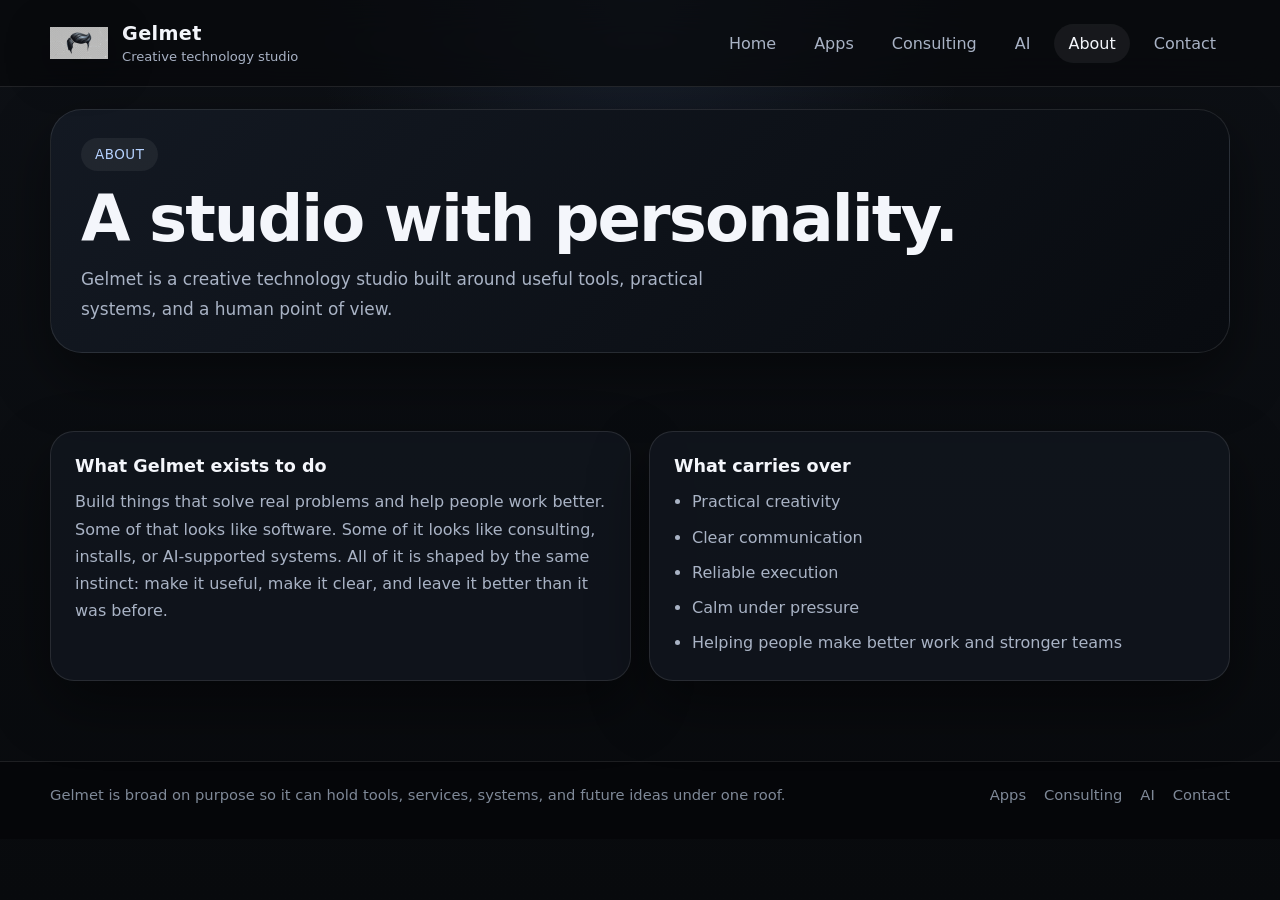
==== about.html @ 05a73d79 "Initial Gelmet website" ====
<!doctype html>
<html lang="en">
  <head>
    <meta charset="utf-8">
    <meta name="viewport" content="width=device-width, initial-scale=1">
    <title>About Gelmet</title>
    <meta name="description" content="About the Gelmet studio, its philosophy, and the work it exists to make.">
    <link rel="stylesheet" href="styles.css">
  </head>
  <body>
    <div class="page-shell">
      <header class="site-header">
        <div class="site-header__inner">
          <a class="brand-lockup" href="index.html">
            <img src="assets/gelmet-mark-primary.png" alt="Gelmet hair mark">
            <div class="brand-lockup__text">
              <span class="brand-lockup__name">Gelmet</span>
              <span class="brand-lockup__tag">Creative technology studio</span>
            </div>
          </a>
          <nav class="site-nav" aria-label="Primary">
            <a href="index.html">Home</a>
            <a href="apps.html">Apps</a>
            <a href="consulting.html">Consulting</a>
            <a href="ai.html">AI</a>
            <a href="about.html" aria-current="page">About</a>
            <a href="contact.html">Contact</a>
          </nav>
        </div>
      </header>
      <main>
        <section class="hero hero--compact">
          <div class="hero__eyebrow">About</div>
          <h1>A studio with personality.</h1>
          <p>
            Gelmet is a creative technology studio built around useful tools, practical systems, and a human point of view.
          </p>
        </section>
        <section class="section">
          <div class="split">
            <article class="card">
              <h3>What Gelmet exists to do</h3>
              <p>
                Build things that solve real problems and help people work better. Some of that looks like software.
                Some of it looks like consulting, installs, or AI-supported systems. All of it is shaped by the same
                instinct: make it useful, make it clear, and leave it better than it was before.
              </p>
            </article>
            <article class="card">
              <h3>What carries over</h3>
              <ul class="list">
                <li>Practical creativity</li>
                <li>Clear communication</li>
                <li>Reliable execution</li>
                <li>Calm under pressure</li>
                <li>Helping people make better work and stronger teams</li>
              </ul>
            </article>
          </div>
        </section>
      </main>
      <footer class="site-footer">
        <div class="site-footer__inner">
          <div>Gelmet is broad on purpose so it can hold tools, services, systems, and future ideas under one roof.</div>
          <div class="site-footer__links">
            <a href="apps.html">Apps</a>
            <a href="consulting.html">Consulting</a>
            <a href="ai.html">AI</a>
            <a href="contact.html">Contact</a>
          </div>
        </div>
      </footer>
    </div>
  </body>
</html>
---- styles.css ----
:root {
  color-scheme: dark;
  --bg: #0a0c10;
  --panel: rgba(17, 22, 30, 0.84);
  --panel-strong: rgba(20, 26, 36, 0.96);
  --line: rgba(255, 255, 255, 0.1);
  --line-strong: rgba(255, 255, 255, 0.18);
  --text: #f4f6fb;
  --muted: #a9b3c5;
  --soft: #7f8998;
  --accent: #88b7ff;
  --accent-strong: #b6d2ff;
  --shadow: 0 24px 60px rgba(0, 0, 0, 0.45);
  --radius: 24px;
  --max: 1180px;
}

* {
  box-sizing: border-box;
}

html {
  scroll-behavior: smooth;
}

body {
  margin: 0;
  font-family: Inter, ui-sans-serif, system-ui, -apple-system, BlinkMacSystemFont, "Segoe UI", sans-serif;
  background:
    radial-gradient(circle at top, rgba(67, 92, 136, 0.2), transparent 30%),
    linear-gradient(180deg, #0d1015 0%, #080a0d 100%);
  color: var(--text);
}

a {
  color: inherit;
  text-decoration: none;
}

img {
  display: block;
  max-width: 100%;
}

.page-shell {
  min-height: 100vh;
}

.site-header {
  position: sticky;
  top: 0;
  z-index: 20;
  backdrop-filter: blur(18px);
  background: rgba(7, 9, 12, 0.72);
  border-bottom: 1px solid var(--line);
}

.site-header__inner,
.section,
.site-footer__inner {
  width: min(calc(100% - 32px), var(--max));
  margin: 0 auto;
}

.site-header__inner {
  display: flex;
  align-items: center;
  justify-content: space-between;
  gap: 20px;
  padding: 14px 0;
}

.brand-lockup {
  display: flex;
  align-items: center;
  gap: 14px;
  min-width: 0;
}

.brand-lockup img {
  width: 58px;
  height: 58px;
  object-fit: contain;
  filter: drop-shadow(0 10px 22px rgba(0, 0, 0, 0.3));
}

.brand-lockup__text {
  display: flex;
  flex-direction: column;
  gap: 4px;
}

.brand-lockup__name {
  font-size: 1.2rem;
  font-weight: 700;
  letter-spacing: 0.02em;
}

.brand-lockup__tag {
  color: var(--muted);
  font-size: 0.82rem;
}

.site-nav {
  display: flex;
  flex-wrap: wrap;
  justify-content: flex-end;
  gap: 10px;
}

.site-nav a {
  padding: 10px 14px;
  border-radius: 999px;
  color: var(--muted);
  transition: 160ms ease;
}

.site-nav a:hover,
.site-nav a[aria-current="page"] {
  background: rgba(255, 255, 255, 0.06);
  color: var(--text);
}

.hero {
  width: min(calc(100% - 32px), var(--max));
  margin: 22px auto 0;
  padding: 34px;
  border: 1px solid var(--line);
  border-radius: 32px;
  overflow: hidden;
  background:
    linear-gradient(135deg, rgba(19, 25, 35, 0.95), rgba(8, 11, 16, 0.94)),
    #0b0d10;
  box-shadow: var(--shadow);
}

.hero--compact {
  padding: 28px 30px;
}

.hero__grid {
  display: grid;
  grid-template-columns: 1.1fr 0.9fr;
  gap: 28px;
  align-items: center;
}

.hero__eyebrow {
  display: inline-flex;
  align-items: center;
  gap: 10px;
  padding: 9px 14px;
  border-radius: 999px;
  background: rgba(255, 255, 255, 0.06);
  color: var(--accent-strong);
  font-size: 0.84rem;
  letter-spacing: 0.04em;
  text-transform: uppercase;
}

.hero h1,
.hero h2 {
  margin: 18px 0 16px;
  font-size: clamp(2.6rem, 6vw, 5.4rem);
  line-height: 0.94;
  letter-spacing: -0.03em;
}

.hero--compact h1 {
  font-size: clamp(2.2rem, 5vw, 4rem);
}

.hero p {
  max-width: 62ch;
  margin: 0;
  color: var(--muted);
  font-size: 1.06rem;
  line-height: 1.75;
}

.hero__actions,
.button-row {
  display: flex;
  flex-wrap: wrap;
  gap: 14px;
  margin-top: 28px;
}

.button {
  display: inline-flex;
  align-items: center;
  justify-content: center;
  gap: 10px;
  min-height: 48px;
  padding: 0 18px;
  border-radius: 999px;
  border: 1px solid transparent;
  font-weight: 600;
  transition: 160ms ease;
}

.button--primary {
  background: linear-gradient(180deg, #8fbfff 0%, #6ea6ff 100%);
  color: #07101d;
}

.button--primary:hover {
  transform: translateY(-1px);
  filter: brightness(1.04);
}

.button--secondary {
  border-color: var(--line-strong);
  background: rgba(255, 255, 255, 0.03);
  color: var(--text);
}

.button--secondary:hover {
  background: rgba(255, 255, 255, 0.06);
}

.hero-card {
  position: relative;
  min-height: 500px;
  border-radius: 28px;
  border: 1px solid var(--line);
  overflow: hidden;
  background: #050608;
}

.hero-card img.hero-card__world {
  width: 100%;
  height: 100%;
  object-fit: cover;
  opacity: 0.56;
}

.hero-card__glow {
  position: absolute;
  inset: auto -10% -10% auto;
  width: 70%;
  aspect-ratio: 1;
  border-radius: 50%;
  background: radial-gradient(circle, rgba(136, 183, 255, 0.4), transparent 70%);
  filter: blur(20px);
}

.hero-card__mark {
  position: absolute;
  left: 50%;
  top: 50%;
  width: min(74%, 420px);
  transform: translate(-50%, -50%);
  filter: drop-shadow(0 32px 50px rgba(0, 0, 0, 0.55));
}

.section {
  padding: 78px 0 0;
}

.section:first-of-type {
  padding-top: 64px;
}

.section__header {
  margin-bottom: 26px;
}

.section__eyebrow {
  color: var(--accent-strong);
  letter-spacing: 0.08em;
  text-transform: uppercase;
  font-size: 0.78rem;
  margin-bottom: 12px;
}

.section h2 {
  margin: 0 0 10px;
  font-size: clamp(1.9rem, 3vw, 3rem);
  letter-spacing: -0.03em;
}

.section__lede,
.section p {
  color: var(--muted);
  line-height: 1.75;
}

.panel-grid {
  display: grid;
  grid-template-columns: repeat(3, minmax(0, 1fr));
  gap: 18px;
}

.stack {
  display: grid;
  gap: 18px;
}

.card,
.feature,
.cta-panel {
  background: var(--panel);
  border: 1px solid var(--line);
  border-radius: var(--radius);
  padding: 24px;
  box-shadow: var(--shadow);
}

.card h3,
.feature h3,
.cta-panel h3 {
  margin: 0 0 12px;
  font-size: 1.1rem;
}

.card p,
.feature p,
.cta-panel p,
.list,
.meta {
  margin: 0;
  color: var(--muted);
  line-height: 1.7;
}

.feature--app {
  display: grid;
  grid-template-columns: auto 1fr auto;
  gap: 20px;
  align-items: start;
}

.feature__icon {
  width: 64px;
  height: 64px;
  padding: 10px;
  border-radius: 18px;
  background: linear-gradient(180deg, rgba(255,255,255,0.08), rgba(255,255,255,0.02));
  border: 1px solid var(--line);
}

.pill {
  display: inline-flex;
  align-items: center;
  justify-content: center;
  min-height: 28px;
  padding: 0 12px;
  border-radius: 999px;
  border: 1px solid var(--line);
  color: var(--accent-strong);
  background: rgba(255,255,255,0.04);
  font-size: 0.78rem;
  white-space: nowrap;
}

.list {
  padding-left: 18px;
}

.list li + li {
  margin-top: 8px;
}

.split {
  display: grid;
  grid-template-columns: 1fr 1fr;
  gap: 18px;
}

.site-footer {
  margin-top: 80px;
  border-top: 1px solid var(--line);
  background: rgba(5, 6, 9, 0.88);
}

.site-footer__inner {
  display: flex;
  justify-content: space-between;
  gap: 24px;
  padding: 24px 0 36px;
  color: var(--soft);
  font-size: 0.92rem;
}

.site-footer__links {
  display: flex;
  flex-wrap: wrap;
  gap: 18px;
}

.contact-line {
  font-size: 1.06rem;
  color: var(--text);
  margin-top: 18px;
}

@media (max-width: 980px) {
  .hero__grid,
  .panel-grid,
  .split,
  .feature--app {
    grid-template-columns: 1fr;
  }

  .hero-card {
    min-height: 360px;
  }

  .feature--app {
    gap: 14px;
  }
}

@media (max-width: 720px) {
  .site-header__inner,
  .site-footer__inner {
    flex-direction: column;
    align-items: flex-start;
  }

  .site-nav {
    justify-content: flex-start;
  }

  .hero,
  .hero--compact {
    padding: 24px;
    border-radius: 24px;
  }
}
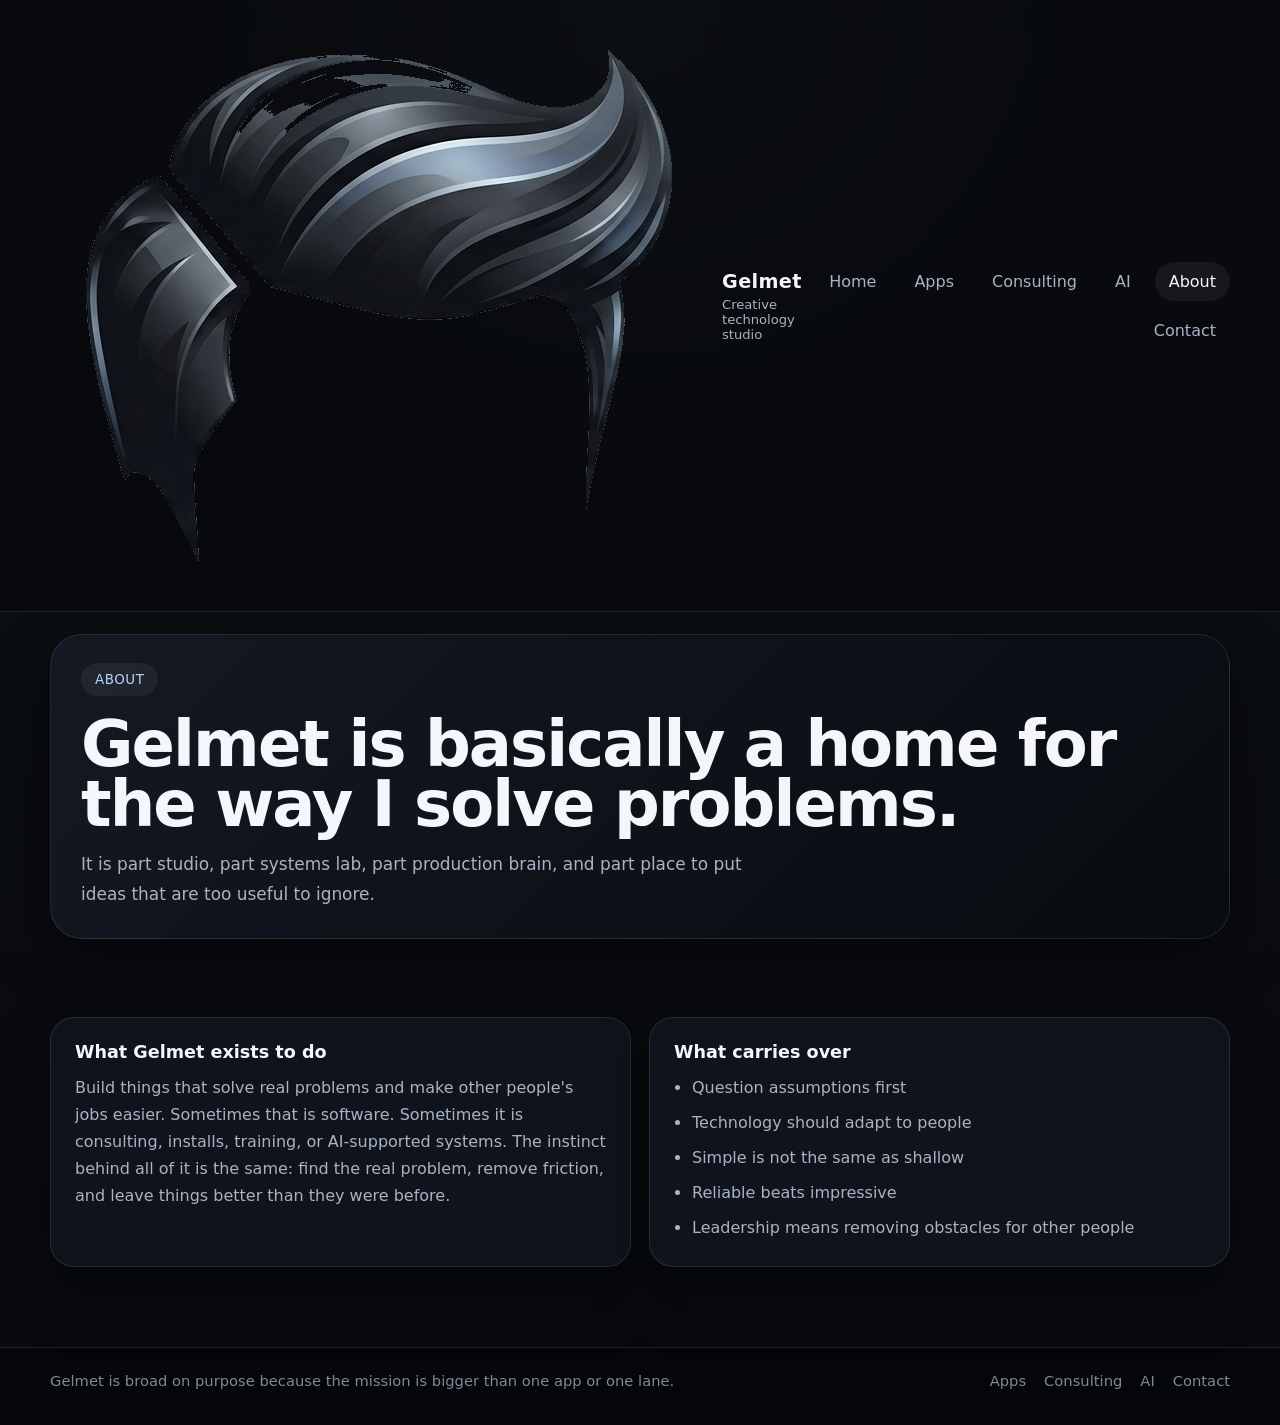
==== commit 95a070b0: "Rewrite Gelmet site copy in Rudy voice" ====
--- a/about.html
+++ b/about.html
@@ -4,7 +4,7 @@
     <meta charset="utf-8">
     <meta name="viewport" content="width=device-width, initial-scale=1">
     <title>About Gelmet</title>
-    <meta name="description" content="About the Gelmet studio, its philosophy, and the work it exists to make.">
+    <meta name="description" content="About Gelmet, the way it thinks, and the kind of problems it likes to solve.">
     <link rel="stylesheet" href="styles.css">
   </head>
   <body>
@@ -31,9 +31,9 @@
       <main>
         <section class="hero hero--compact">
           <div class="hero__eyebrow">About</div>
-          <h1>A studio with personality.</h1>
+          <h1>Gelmet is basically a home for the way I solve problems.</h1>
           <p>
-            Gelmet is a creative technology studio built around useful tools, practical systems, and a human point of view.
+            It is part studio, part systems lab, part production brain, and part place to put ideas that are too useful to ignore.
           </p>
         </section>
         <section class="section">
@@ -41,19 +41,19 @@
             <article class="card">
               <h3>What Gelmet exists to do</h3>
               <p>
-                Build things that solve real problems and help people work better. Some of that looks like software.
-                Some of it looks like consulting, installs, or AI-supported systems. All of it is shaped by the same
-                instinct: make it useful, make it clear, and leave it better than it was before.
+                Build things that solve real problems and make other people's jobs easier. Sometimes that is software.
+                Sometimes it is consulting, installs, training, or AI-supported systems. The instinct behind all of it is
+                the same: find the real problem, remove friction, and leave things better than they were before.
               </p>
             </article>
             <article class="card">
               <h3>What carries over</h3>
               <ul class="list">
-                <li>Practical creativity</li>
-                <li>Clear communication</li>
-                <li>Reliable execution</li>
-                <li>Calm under pressure</li>
-                <li>Helping people make better work and stronger teams</li>
+                <li>Question assumptions first</li>
+                <li>Technology should adapt to people</li>
+                <li>Simple is not the same as shallow</li>
+                <li>Reliable beats impressive</li>
+                <li>Leadership means removing obstacles for other people</li>
               </ul>
             </article>
           </div>
@@ -61,7 +61,7 @@
       </main>
       <footer class="site-footer">
         <div class="site-footer__inner">
-          <div>Gelmet is broad on purpose so it can hold tools, services, systems, and future ideas under one roof.</div>
+          <div>Gelmet is broad on purpose because the mission is bigger than one app or one lane.</div>
           <div class="site-footer__links">
             <a href="apps.html">Apps</a>
             <a href="consulting.html">Consulting</a>
--- a/styles.css
+++ b/styles.css
@@ -77,11 +77,22 @@
   min-width: 0;
 }
 
-.brand-lockup img {
+.brand-lockup__mark {
+  display: inline-flex;
+  align-items: center;
+  justify-content: center;
   width: 58px;
   height: 58px;
+  border-radius: 999px;
+  background: linear-gradient(180deg, rgba(255,255,255,0.98), rgba(233,238,246,0.94));
+  border: 1px solid rgba(255,255,255,0.7);
+  box-shadow: 0 14px 30px rgba(0, 0, 0, 0.3);
+}
+
+.brand-lockup__mark img {
+  width: 78%;
+  height: 78%;
   object-fit: contain;
-  filter: drop-shadow(0 10px 22px rgba(0, 0, 0, 0.3));
 }
 
 .brand-lockup__text {
@@ -246,12 +257,24 @@
 }
 
 .hero-card__mark {
+  width: min(74%, 360px);
+  filter: drop-shadow(0 32px 50px rgba(0, 0, 0, 0.55));
+}
+
+.hero-card__badge {
   position: absolute;
   left: 50%;
   top: 50%;
-  width: min(74%, 420px);
+  width: min(62%, 360px);
+  aspect-ratio: 1;
+  display: flex;
+  align-items: center;
+  justify-content: center;
   transform: translate(-50%, -50%);
-  filter: drop-shadow(0 32px 50px rgba(0, 0, 0, 0.55));
+  border-radius: 50%;
+  background: radial-gradient(circle at 30% 25%, rgba(255,255,255,1), rgba(234,239,247,0.96) 68%, rgba(214,221,233,0.92) 100%);
+  border: 1px solid rgba(255,255,255,0.72);
+  box-shadow: 0 28px 60px rgba(0, 0, 0, 0.5);
 }
 
 .section {
@@ -331,13 +354,67 @@
   align-items: start;
 }
 
+.product-card {
+  background: linear-gradient(180deg, rgba(18, 24, 33, 0.96), rgba(11, 14, 20, 0.96));
+  border: 1px solid var(--line);
+  border-radius: 28px;
+  padding: 28px;
+  box-shadow: var(--shadow);
+}
+
+.product-card__top {
+  display: flex;
+  justify-content: space-between;
+  gap: 18px;
+  align-items: flex-start;
+}
+
+.product-card__identity {
+  display: flex;
+  gap: 16px;
+  align-items: flex-start;
+}
+
+.product-card__identity h3 {
+  margin: 0 0 8px;
+  font-size: 1.24rem;
+}
+
+.product-meta {
+  display: flex;
+  flex-wrap: wrap;
+  gap: 10px;
+  margin: 18px 0;
+}
+
+.product-meta span {
+  display: inline-flex;
+  align-items: center;
+  min-height: 34px;
+  padding: 0 12px;
+  border-radius: 999px;
+  background: rgba(255, 255, 255, 0.045);
+  border: 1px solid var(--line);
+  color: var(--muted);
+  font-size: 0.84rem;
+}
+
 .feature__icon {
   width: 64px;
   height: 64px;
-  padding: 10px;
-  border-radius: 18px;
-  background: linear-gradient(180deg, rgba(255,255,255,0.08), rgba(255,255,255,0.02));
-  border: 1px solid var(--line);
+  display: inline-flex;
+  align-items: center;
+  justify-content: center;
+  border-radius: 999px;
+  background: linear-gradient(180deg, rgba(255,255,255,0.98), rgba(233,238,246,0.94));
+  border: 1px solid rgba(255,255,255,0.7);
+  box-shadow: 0 14px 28px rgba(0, 0, 0, 0.24);
+}
+
+.feature__icon img {
+  width: 76%;
+  height: 76%;
+  object-fit: contain;
 }
 
 .pill {
@@ -393,6 +470,16 @@
   font-size: 1.06rem;
   color: var(--text);
   margin-top: 18px;
+}
+
+.ops-list {
+  padding-left: 18px;
+  color: var(--muted);
+  line-height: 1.8;
+}
+
+.ops-list li + li {
+  margin-top: 8px;
 }
 
 @media (max-width: 980px) {
@@ -403,6 +490,11 @@
     grid-template-columns: 1fr;
   }
 
+  .product-card__top,
+  .product-card__identity {
+    flex-direction: column;
+  }
+
   .hero-card {
     min-height: 360px;
   }
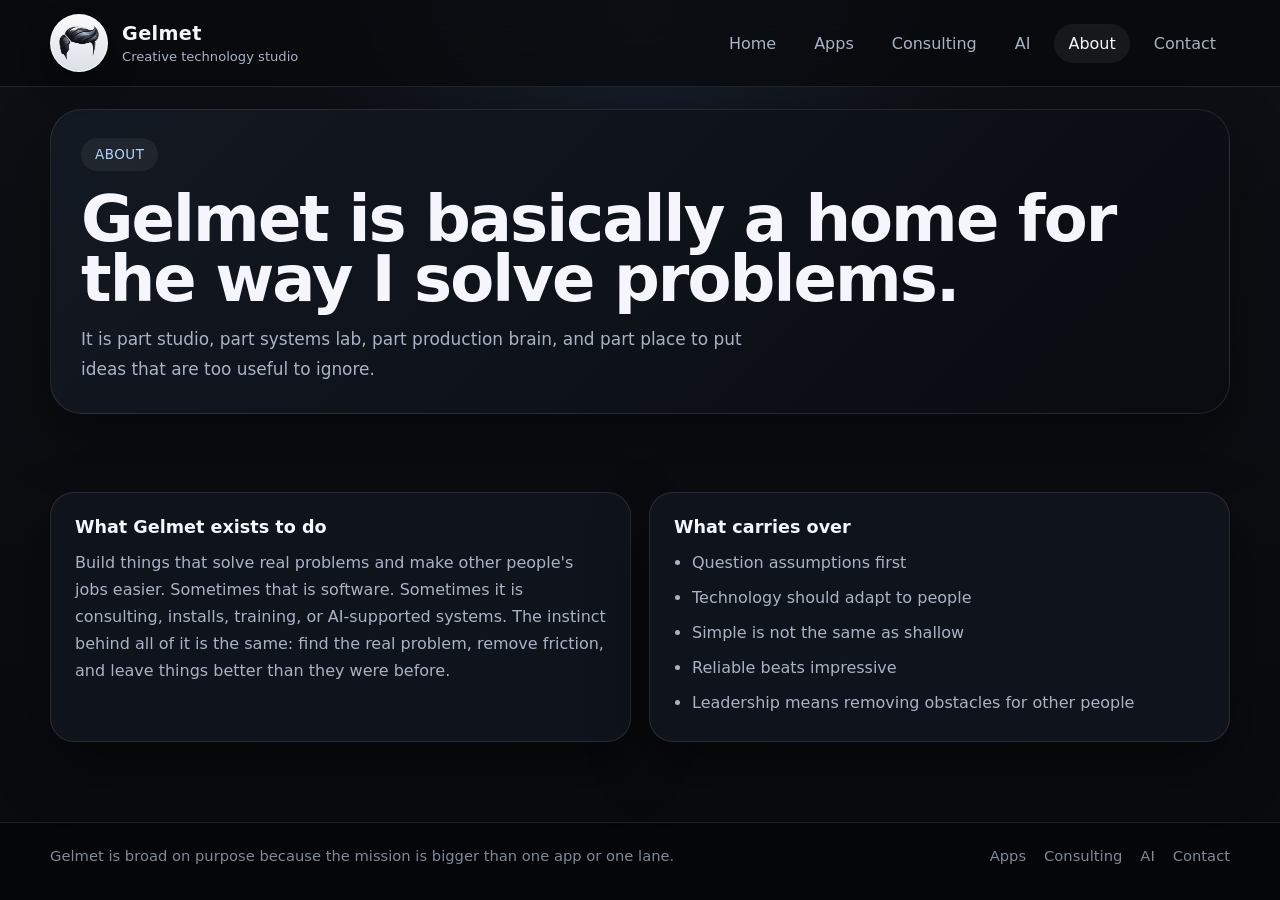
==== commit d545bc1c: "Fix header logo sizing on about and contact pages" ====
--- a/about.html
+++ b/about.html
@@ -12,7 +12,9 @@
       <header class="site-header">
         <div class="site-header__inner">
           <a class="brand-lockup" href="index.html">
-            <img src="assets/gelmet-mark-primary.png" alt="Gelmet hair mark">
+            <span class="brand-lockup__mark">
+              <img src="assets/gelmet-mark-primary.png" alt="Gelmet hair mark">
+            </span>
             <div class="brand-lockup__text">
               <span class="brand-lockup__name">Gelmet</span>
               <span class="brand-lockup__tag">Creative technology studio</span>
--- a/styles.css
+++ b/styles.css
@@ -239,13 +239,6 @@
   background: #050608;
 }
 
-.hero-card img.hero-card__world {
-  width: 100%;
-  height: 100%;
-  object-fit: cover;
-  opacity: 0.56;
-}
-
 .hero-card__glow {
   position: absolute;
   inset: auto -10% -10% auto;
@@ -256,25 +249,16 @@
   filter: blur(20px);
 }
 
-.hero-card__mark {
-  width: min(74%, 360px);
-  filter: drop-shadow(0 32px 50px rgba(0, 0, 0, 0.55));
-}
-
-.hero-card__badge {
+.hero-card__featured {
   position: absolute;
   left: 50%;
   top: 50%;
-  width: min(62%, 360px);
-  aspect-ratio: 1;
-  display: flex;
-  align-items: center;
-  justify-content: center;
   transform: translate(-50%, -50%);
-  border-radius: 50%;
-  background: radial-gradient(circle at 30% 25%, rgba(255,255,255,1), rgba(234,239,247,0.96) 68%, rgba(214,221,233,0.92) 100%);
-  border: 1px solid rgba(255,255,255,0.72);
-  box-shadow: 0 28px 60px rgba(0, 0, 0, 0.5);
+  width: min(78%, 520px);
+  max-width: 100%;
+  height: auto;
+  object-fit: contain;
+  filter: drop-shadow(0 24px 48px rgba(0, 0, 0, 0.55));
 }
 
 .section {
